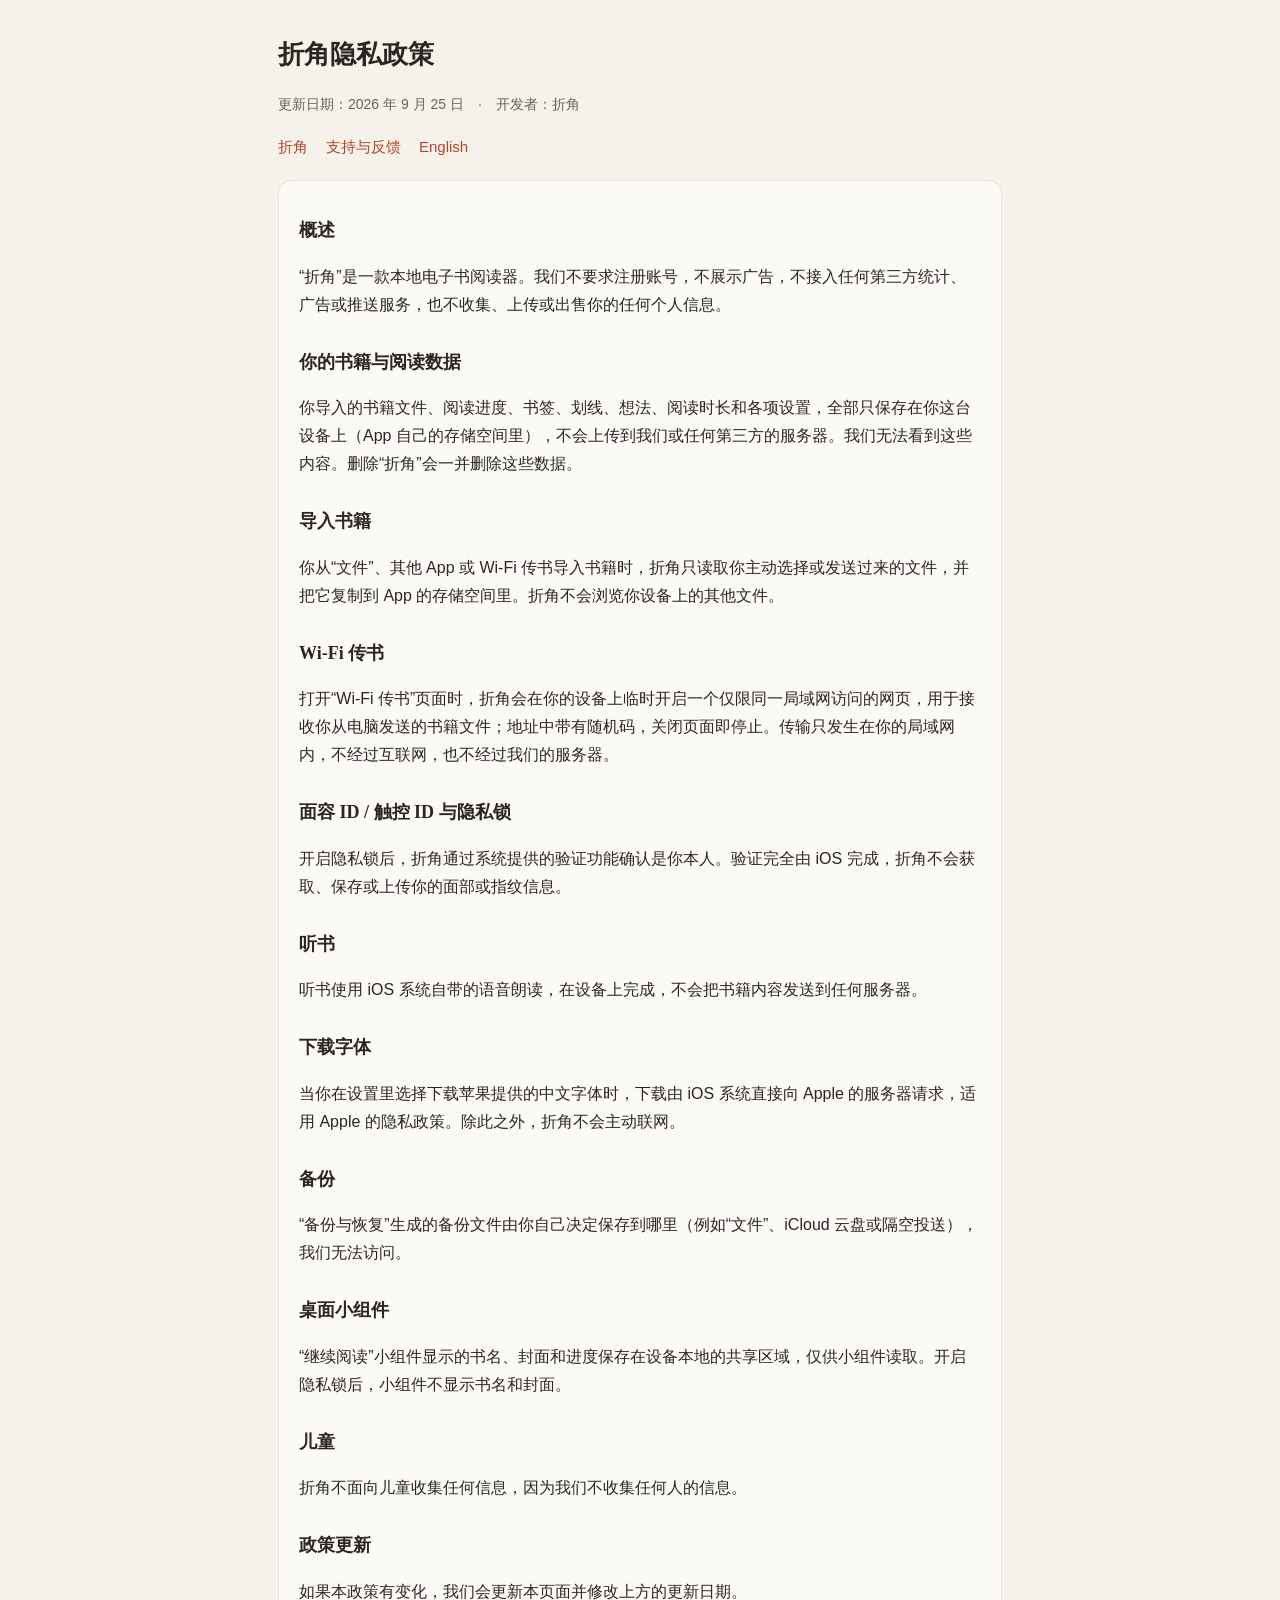
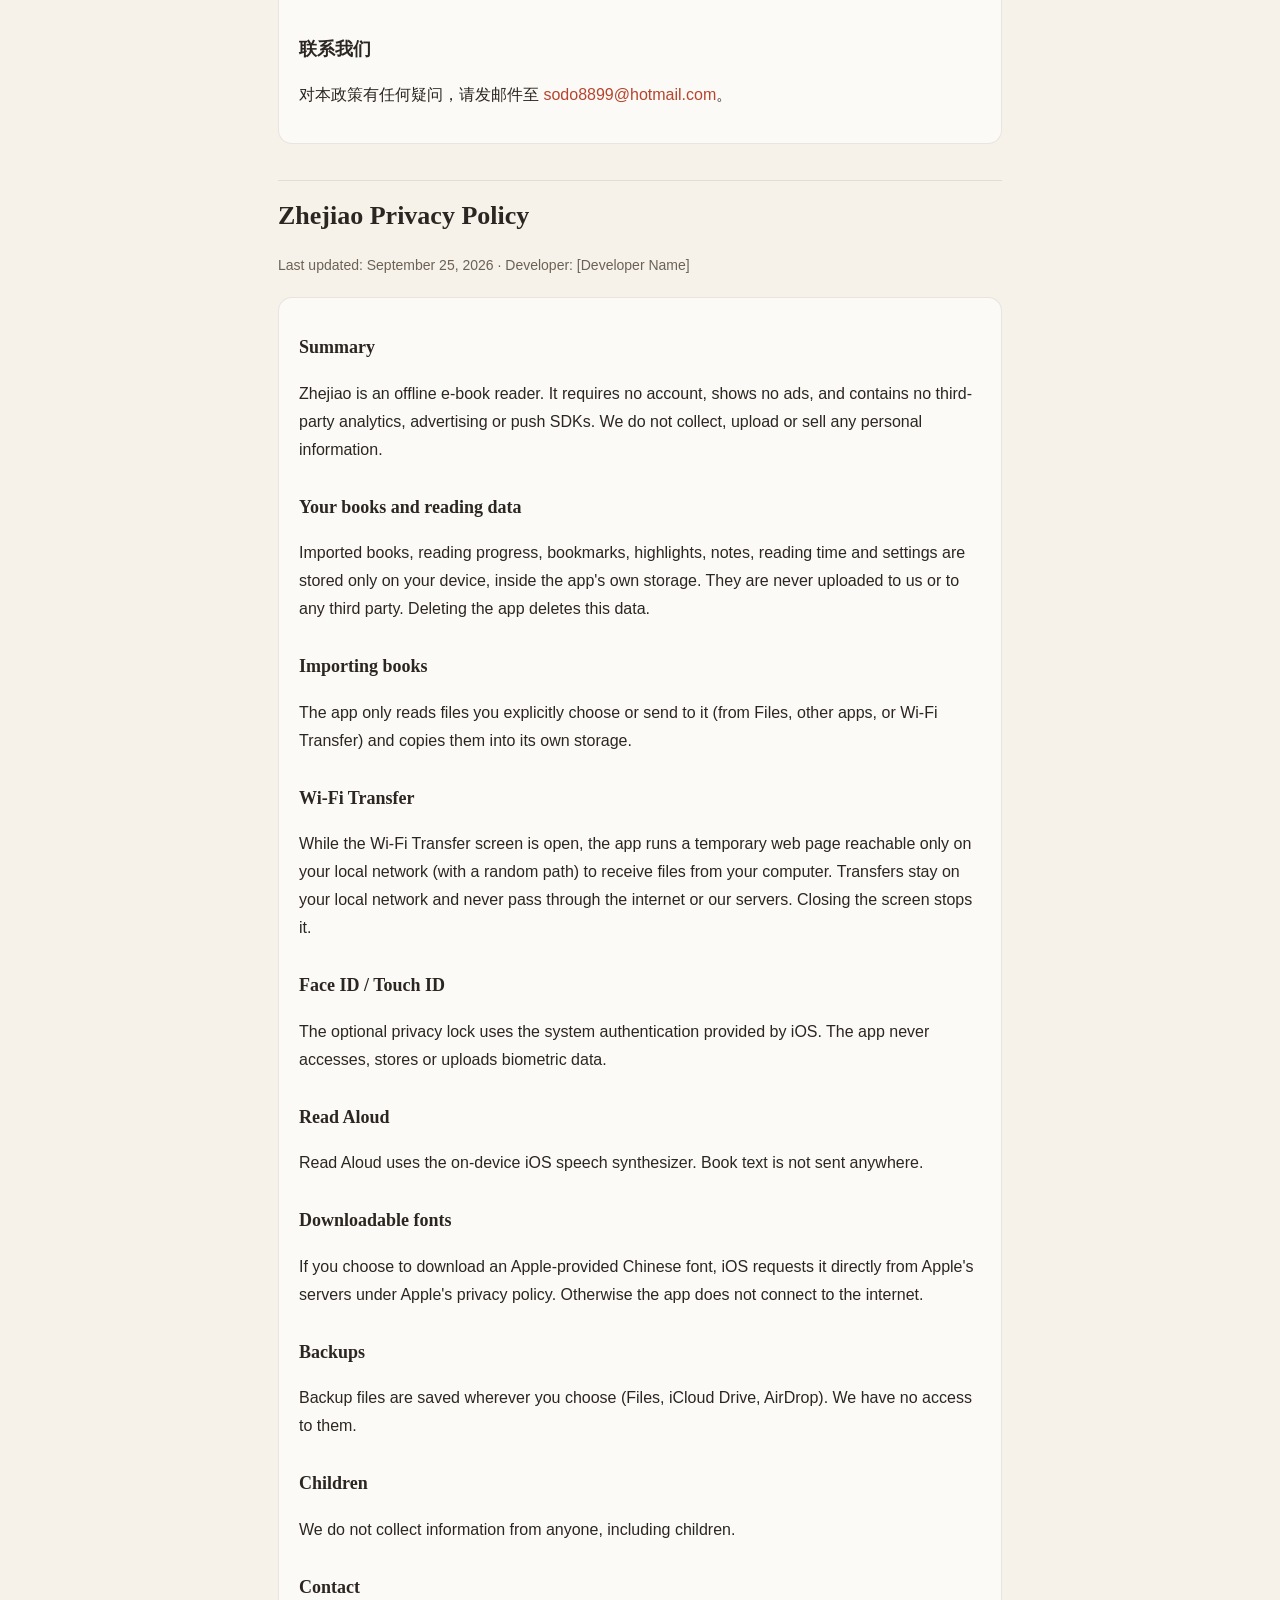
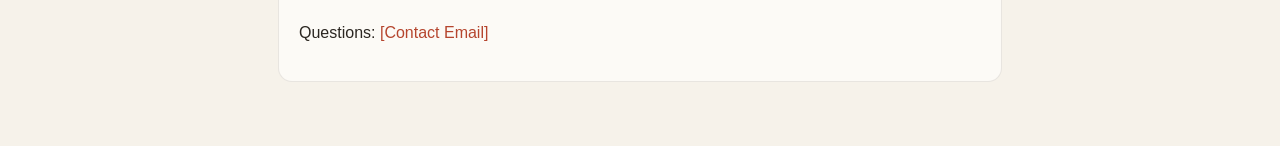
==== privacy.html @ 94e1525f "折角：隐私政策与支持页" ====
<!doctype html>
<html lang="zh-CN">
<head>
<meta charset="utf-8">
<meta name="viewport" content="width=device-width, initial-scale=1">
<title>折角隐私政策 · Zhejiao Privacy Policy</title>
<link rel="stylesheet" href="style.css">
</head>
<body>
<main>
<header><h1>折角隐私政策</h1></header>
<p class="muted">更新日期：2026 年 9 月 25 日　·　开发者：折角</p>
<nav><a href="index.html">折角</a><a href="support.html">支持与反馈</a><a href="#en">English</a></nav>

<div class="card">
<h2>概述</h2>
<p>“折角”是一款本地电子书阅读器。我们不要求注册账号，不展示广告，不接入任何第三方统计、广告或推送服务，也不收集、上传或出售你的任何个人信息。</p>

<h2>你的书籍与阅读数据</h2>
<p>你导入的书籍文件、阅读进度、书签、划线、想法、阅读时长和各项设置，全部只保存在你这台设备上（App 自己的存储空间里），不会上传到我们或任何第三方的服务器。我们无法看到这些内容。删除“折角”会一并删除这些数据。</p>

<h2>导入书籍</h2>
<p>你从“文件”、其他 App 或 Wi-Fi 传书导入书籍时，折角只读取你主动选择或发送过来的文件，并把它复制到 App 的存储空间里。折角不会浏览你设备上的其他文件。</p>

<h2>Wi-Fi 传书</h2>
<p>打开“Wi-Fi 传书”页面时，折角会在你的设备上临时开启一个仅限同一局域网访问的网页，用于接收你从电脑发送的书籍文件；地址中带有随机码，关闭页面即停止。传输只发生在你的局域网内，不经过互联网，也不经过我们的服务器。</p>

<h2>面容 ID / 触控 ID 与隐私锁</h2>
<p>开启隐私锁后，折角通过系统提供的验证功能确认是你本人。验证完全由 iOS 完成，折角不会获取、保存或上传你的面部或指纹信息。</p>

<h2>听书</h2>
<p>听书使用 iOS 系统自带的语音朗读，在设备上完成，不会把书籍内容发送到任何服务器。</p>

<h2>下载字体</h2>
<p>当你在设置里选择下载苹果提供的中文字体时，下载由 iOS 系统直接向 Apple 的服务器请求，适用 Apple 的隐私政策。除此之外，折角不会主动联网。</p>

<h2>备份</h2>
<p>“备份与恢复”生成的备份文件由你自己决定保存到哪里（例如“文件”、iCloud 云盘或隔空投送），我们无法访问。</p>

<h2>桌面小组件</h2>
<p>“继续阅读”小组件显示的书名、封面和进度保存在设备本地的共享区域，仅供小组件读取。开启隐私锁后，小组件不显示书名和封面。</p>

<h2>儿童</h2>
<p>折角不面向儿童收集任何信息，因为我们不收集任何人的信息。</p>

<h2>政策更新</h2>
<p>如果本政策有变化，我们会更新本页面并修改上方的更新日期。</p>

<h2>联系我们</h2>
<p>对本政策有任何疑问，请发邮件至 <a href="mailto:sodo8899@hotmail.com">sodo8899@hotmail.com</a>。</p>
</div>

<hr id="en">
<h1>Zhejiao Privacy Policy</h1>
<p class="muted">Last updated: September 25, 2026 · Developer: [Developer Name]</p>
<div class="card">
<h2>Summary</h2>
<p>Zhejiao is an offline e-book reader. It requires no account, shows no ads, and contains no third-party analytics, advertising or push SDKs. We do not collect, upload or sell any personal information.</p>
<h2>Your books and reading data</h2>
<p>Imported books, reading progress, bookmarks, highlights, notes, reading time and settings are stored only on your device, inside the app's own storage. They are never uploaded to us or to any third party. Deleting the app deletes this data.</p>
<h2>Importing books</h2>
<p>The app only reads files you explicitly choose or send to it (from Files, other apps, or Wi-Fi Transfer) and copies them into its own storage.</p>
<h2>Wi-Fi Transfer</h2>
<p>While the Wi-Fi Transfer screen is open, the app runs a temporary web page reachable only on your local network (with a random path) to receive files from your computer. Transfers stay on your local network and never pass through the internet or our servers. Closing the screen stops it.</p>
<h2>Face ID / Touch ID</h2>
<p>The optional privacy lock uses the system authentication provided by iOS. The app never accesses, stores or uploads biometric data.</p>
<h2>Read Aloud</h2>
<p>Read Aloud uses the on-device iOS speech synthesizer. Book text is not sent anywhere.</p>
<h2>Downloadable fonts</h2>
<p>If you choose to download an Apple-provided Chinese font, iOS requests it directly from Apple's servers under Apple's privacy policy. Otherwise the app does not connect to the internet.</p>
<h2>Backups</h2>
<p>Backup files are saved wherever you choose (Files, iCloud Drive, AirDrop). We have no access to them.</p>
<h2>Children</h2>
<p>We do not collect information from anyone, including children.</p>
<h2>Contact</h2>
<p>Questions: <a href="mailto:[Contact Email]">[Contact Email]</a></p>
</div>
</main>
</body>
</html>
---- style.css ----
:root { --bg: #F6F2EA; --card: #FCFAF6; --text: #2B2621; --muted: #6B6257; --accent: #B5452E; --line: rgba(60,45,30,.10); }
@media (prefers-color-scheme: dark) { :root { --bg: #171512; --card: #221F1B; --text: #ECE6DA; --muted: #A8A094; --accent: #D4735A; --line: rgba(255,255,255,.08); } }
* { box-sizing: border-box; }
body { margin: 0; background: var(--bg); color: var(--text); font: 16px/1.75 -apple-system, "PingFang SC", "Helvetica Neue", sans-serif; }
main { max-width: 760px; margin: 0 auto; padding: 32px 18px 64px; }
header { display: flex; align-items: center; gap: 12px; margin-bottom: 8px; }
header img { width: 56px; height: 56px; border-radius: 13px; }
h1 { font-size: 26px; margin: 0; font-family: "Songti SC", "Noto Serif SC", "Source Han Serif SC", serif; }
h2 { font-size: 18px; margin: 28px 0 6px; font-family: "Songti SC", "Noto Serif SC", "Source Han Serif SC", serif; }
p, li { color: var(--text); }
.muted { color: var(--muted); font-size: 14px; }
.card { background: var(--card); border: 1px solid var(--line); border-radius: 14px; padding: 6px 20px 18px; margin-top: 20px; }
a { color: var(--accent); text-decoration: none; }
nav { margin: 18px 0 0; display: flex; gap: 18px; flex-wrap: wrap; font-size: 15px; }
hr { border: none; border-top: 1px solid var(--line); margin: 36px 0 12px; }
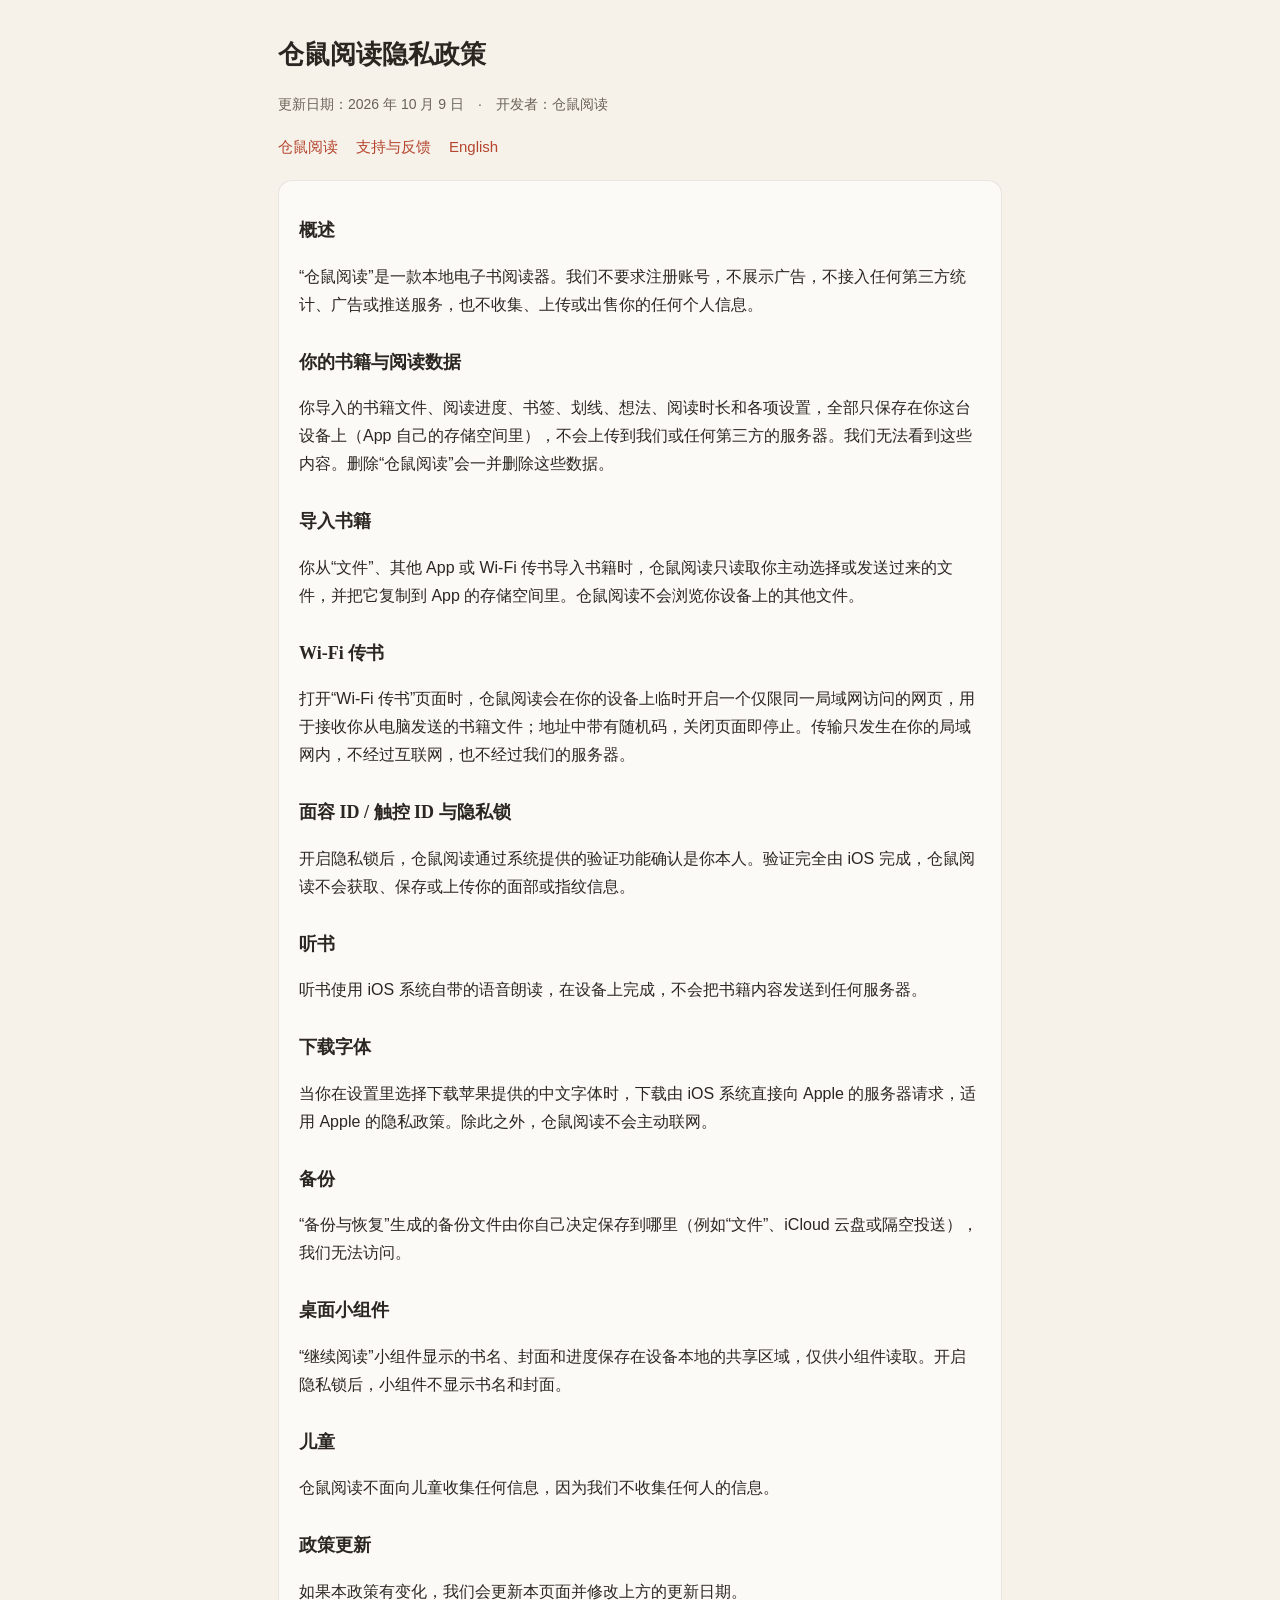
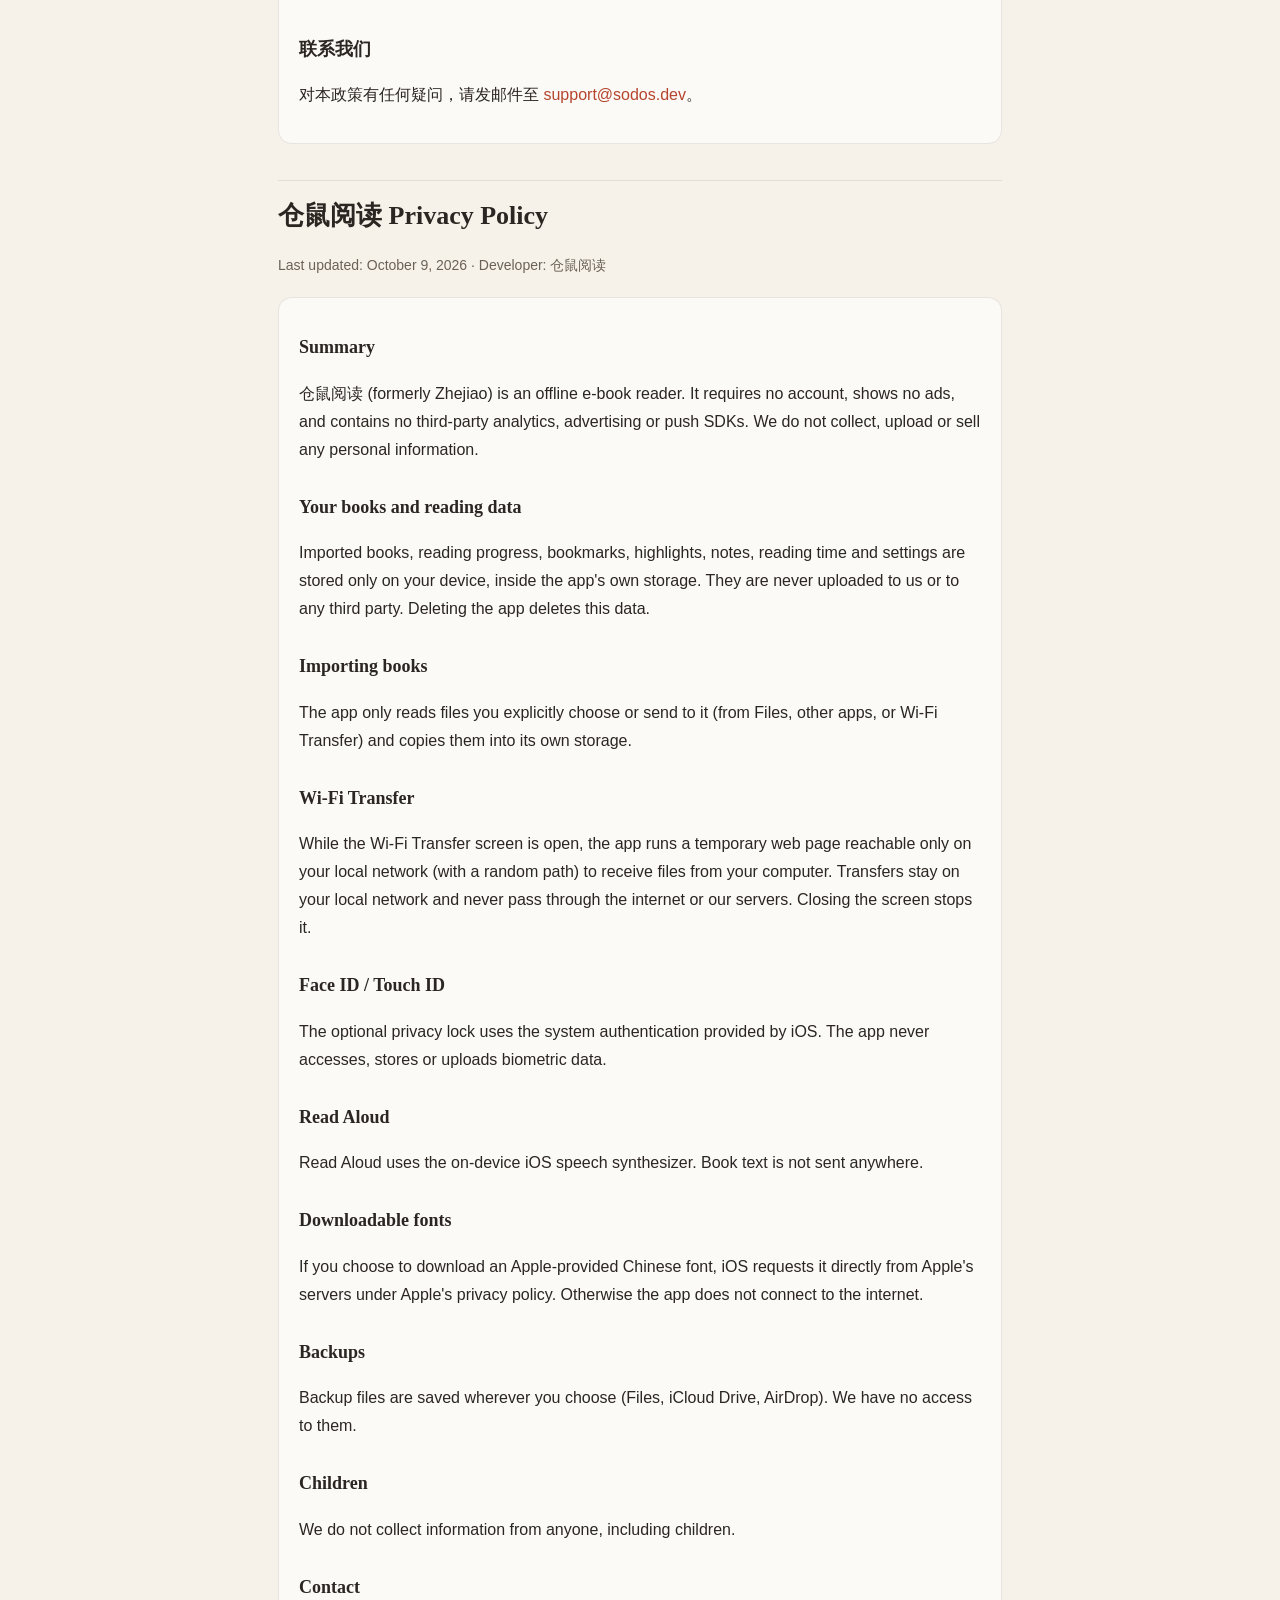
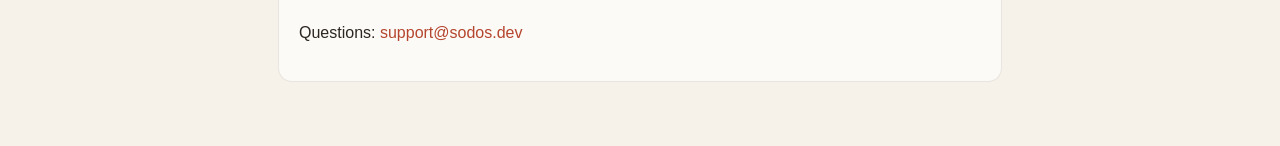
==== commit c353f864: "同步 sodos.dev 最新页面；README 标明正式地址在 sodos.dev 页面文件从 sodos-site/dev/zhejiao/ 原样复制，与 sodos.dev 线上版本逐页比对一致" ====
--- a/privacy.html
+++ b/privacy.html
@@ -3,36 +3,36 @@
 <head>
 <meta charset="utf-8">
 <meta name="viewport" content="width=device-width, initial-scale=1">
-<title>折角隐私政策 · Zhejiao Privacy Policy</title>
+<title>仓鼠阅读隐私政策 · 仓鼠阅读 Privacy Policy</title>
 <link rel="stylesheet" href="style.css">
 </head>
 <body>
 <main>
-<header><h1>折角隐私政策</h1></header>
-<p class="muted">更新日期：2026 年 9 月 25 日　·　开发者：折角</p>
-<nav><a href="index.html">折角</a><a href="support.html">支持与反馈</a><a href="#en">English</a></nav>
+<header><h1>仓鼠阅读隐私政策</h1></header>
+<p class="muted">更新日期：2026 年 10 月 9 日　·　开发者：仓鼠阅读</p>
+<nav><a href="index.html">仓鼠阅读</a><a href="support.html">支持与反馈</a><a href="#en">English</a></nav>
 
 <div class="card">
 <h2>概述</h2>
-<p>“折角”是一款本地电子书阅读器。我们不要求注册账号，不展示广告，不接入任何第三方统计、广告或推送服务，也不收集、上传或出售你的任何个人信息。</p>
+<p>“仓鼠阅读”是一款本地电子书阅读器。我们不要求注册账号，不展示广告，不接入任何第三方统计、广告或推送服务，也不收集、上传或出售你的任何个人信息。</p>
 
 <h2>你的书籍与阅读数据</h2>
-<p>你导入的书籍文件、阅读进度、书签、划线、想法、阅读时长和各项设置，全部只保存在你这台设备上（App 自己的存储空间里），不会上传到我们或任何第三方的服务器。我们无法看到这些内容。删除“折角”会一并删除这些数据。</p>
+<p>你导入的书籍文件、阅读进度、书签、划线、想法、阅读时长和各项设置，全部只保存在你这台设备上（App 自己的存储空间里），不会上传到我们或任何第三方的服务器。我们无法看到这些内容。删除“仓鼠阅读”会一并删除这些数据。</p>
 
 <h2>导入书籍</h2>
-<p>你从“文件”、其他 App 或 Wi-Fi 传书导入书籍时，折角只读取你主动选择或发送过来的文件，并把它复制到 App 的存储空间里。折角不会浏览你设备上的其他文件。</p>
+<p>你从“文件”、其他 App 或 Wi-Fi 传书导入书籍时，仓鼠阅读只读取你主动选择或发送过来的文件，并把它复制到 App 的存储空间里。仓鼠阅读不会浏览你设备上的其他文件。</p>
 
 <h2>Wi-Fi 传书</h2>
-<p>打开“Wi-Fi 传书”页面时，折角会在你的设备上临时开启一个仅限同一局域网访问的网页，用于接收你从电脑发送的书籍文件；地址中带有随机码，关闭页面即停止。传输只发生在你的局域网内，不经过互联网，也不经过我们的服务器。</p>
+<p>打开“Wi-Fi 传书”页面时，仓鼠阅读会在你的设备上临时开启一个仅限同一局域网访问的网页，用于接收你从电脑发送的书籍文件；地址中带有随机码，关闭页面即停止。传输只发生在你的局域网内，不经过互联网，也不经过我们的服务器。</p>
 
 <h2>面容 ID / 触控 ID 与隐私锁</h2>
-<p>开启隐私锁后，折角通过系统提供的验证功能确认是你本人。验证完全由 iOS 完成，折角不会获取、保存或上传你的面部或指纹信息。</p>
+<p>开启隐私锁后，仓鼠阅读通过系统提供的验证功能确认是你本人。验证完全由 iOS 完成，仓鼠阅读不会获取、保存或上传你的面部或指纹信息。</p>
 
 <h2>听书</h2>
 <p>听书使用 iOS 系统自带的语音朗读，在设备上完成，不会把书籍内容发送到任何服务器。</p>
 
 <h2>下载字体</h2>
-<p>当你在设置里选择下载苹果提供的中文字体时，下载由 iOS 系统直接向 Apple 的服务器请求，适用 Apple 的隐私政策。除此之外，折角不会主动联网。</p>
+<p>当你在设置里选择下载苹果提供的中文字体时，下载由 iOS 系统直接向 Apple 的服务器请求，适用 Apple 的隐私政策。除此之外，仓鼠阅读不会主动联网。</p>
 
 <h2>备份</h2>
 <p>“备份与恢复”生成的备份文件由你自己决定保存到哪里（例如“文件”、iCloud 云盘或隔空投送），我们无法访问。</p>
@@ -41,21 +41,21 @@
 <p>“继续阅读”小组件显示的书名、封面和进度保存在设备本地的共享区域，仅供小组件读取。开启隐私锁后，小组件不显示书名和封面。</p>
 
 <h2>儿童</h2>
-<p>折角不面向儿童收集任何信息，因为我们不收集任何人的信息。</p>
+<p>仓鼠阅读不面向儿童收集任何信息，因为我们不收集任何人的信息。</p>
 
 <h2>政策更新</h2>
 <p>如果本政策有变化，我们会更新本页面并修改上方的更新日期。</p>
 
 <h2>联系我们</h2>
-<p>对本政策有任何疑问，请发邮件至 <a href="mailto:sodo8899@hotmail.com">sodo8899@hotmail.com</a>。</p>
+<p>对本政策有任何疑问，请发邮件至 <a href="mailto:support@sodos.dev">support@sodos.dev</a>。</p>
 </div>
 
 <hr id="en">
-<h1>Zhejiao Privacy Policy</h1>
-<p class="muted">Last updated: September 25, 2026 · Developer: [Developer Name]</p>
+<h1>仓鼠阅读 Privacy Policy</h1>
+<p class="muted">Last updated: October 9, 2026 · Developer: 仓鼠阅读</p>
 <div class="card">
 <h2>Summary</h2>
-<p>Zhejiao is an offline e-book reader. It requires no account, shows no ads, and contains no third-party analytics, advertising or push SDKs. We do not collect, upload or sell any personal information.</p>
+<p>仓鼠阅读 (formerly Zhejiao) is an offline e-book reader. It requires no account, shows no ads, and contains no third-party analytics, advertising or push SDKs. We do not collect, upload or sell any personal information.</p>
 <h2>Your books and reading data</h2>
 <p>Imported books, reading progress, bookmarks, highlights, notes, reading time and settings are stored only on your device, inside the app's own storage. They are never uploaded to us or to any third party. Deleting the app deletes this data.</p>
 <h2>Importing books</h2>
@@ -73,7 +73,7 @@
 <h2>Children</h2>
 <p>We do not collect information from anyone, including children.</p>
 <h2>Contact</h2>
-<p>Questions: <a href="mailto:[Contact Email]">[Contact Email]</a></p>
+<p>Questions: <a href="mailto:support@sodos.dev">support@sodos.dev</a></p>
 </div>
 </main>
 </body>
